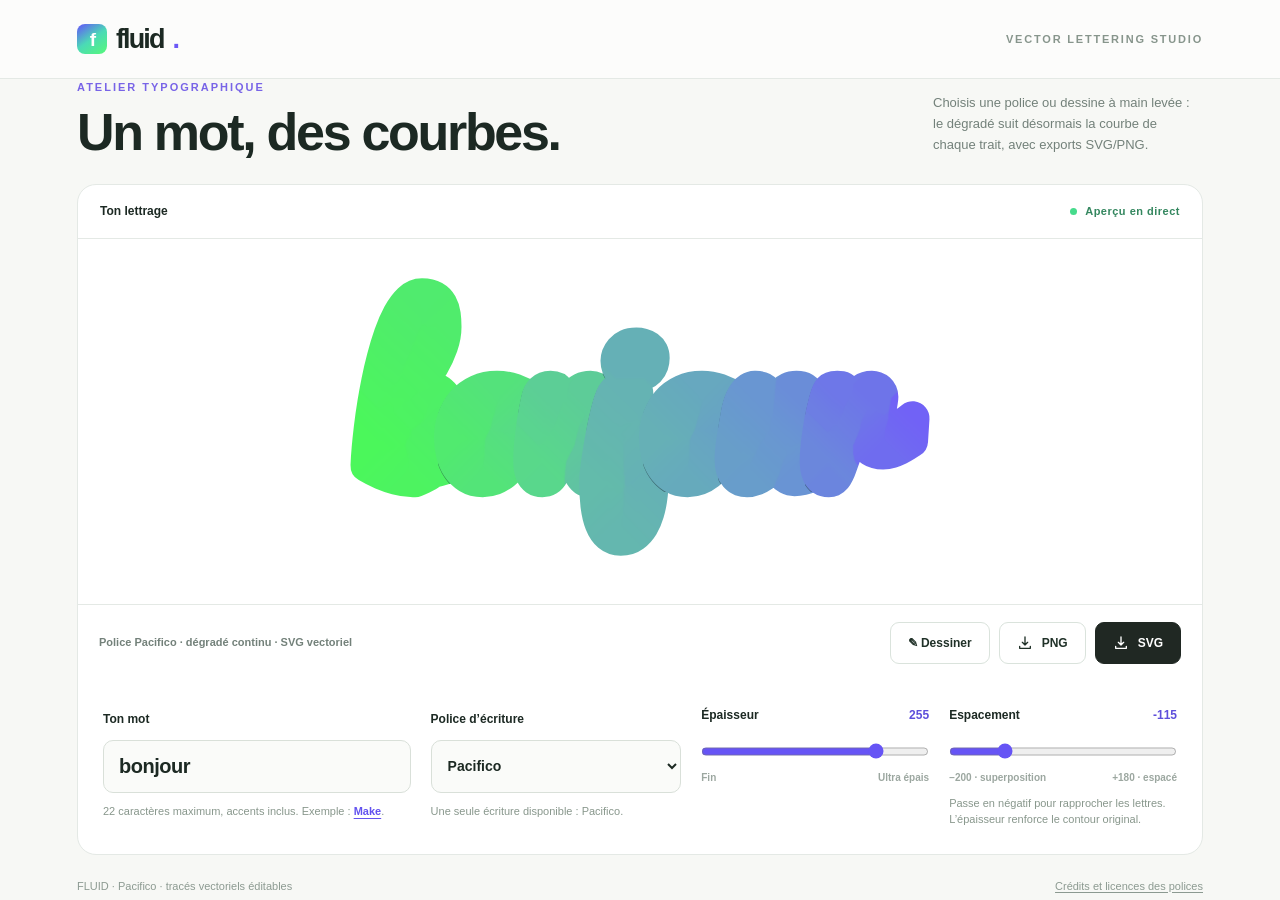
==== fluid-lettering.html @ 2c0821e5 "feat: conserver Fluid Lettering comme atelier indépendant" ====
<!doctype html>
<html lang="fr">
<head>
<meta charset="UTF-8">
<meta name="viewport" content="width=device-width, initial-scale=1">
<meta name="theme-color" content="#f7f8f5">
<meta name="description" content="Fluid Lettering : atelier de lettrage Pacifico, dégradé suivant le tracé et export SVG/PNG.">
<title>Fluid — Atelier de lettering</title>
<link rel="stylesheet" href="signature-studio.css?v=1">
<style>
  :root { color-scheme:light; --ink:#1c2923;--muted:#73817a;--line:#e4e9e5;--paper:#f7f8f5;--purple:#6150f7; }
  * {box-sizing:border-box}
  html {font:16px/1.5 Inter,ui-sans-serif,-apple-system,BlinkMacSystemFont,"Segoe UI",sans-serif;background:var(--paper);color:var(--ink)}
  body {margin:0;min-width:320px}
  button,input {font:inherit}
  button {cursor:pointer}
  button:focus-visible,input:focus-visible,select:focus-visible {outline:3px solid #8a7df6;outline-offset:3px}
  .wrap {max-width:1180px;margin:0 auto;padding:0 27px}
  header {border-bottom:1px solid var(--line);background:#ffffffa8}
  .head {min-height:78px;display:flex;align-items:center;justify-content:space-between;gap:18px}
  .brand {font-weight:850;font-size:27px;letter-spacing:-1.9px;text-decoration:none;color:var(--ink);display:flex;align-items:center;gap:9px}
  .brand-mark {display:grid;place-items:center;width:30px;height:30px;border-radius:8px;font-size:19px;line-height:1;color:#fff;background:linear-gradient(145deg,#6452fa,#4bdab6,#57f979);font-weight:850}
  .head-note {font-size:11px;letter-spacing:1.8px;color:#87958c;font-weight:750;text-transform:uppercase}
  main {padding-top:45px;padding-bottom:50px}
  .heading {display:flex;align-items:end;justify-content:space-between;gap:24px;margin-bottom:24px}
  .eyebrow {color:#7864e7;text-transform:uppercase;font-size:11px;letter-spacing:2px;font-weight:820}
  h1 {font-size:clamp(30px,4.5vw,52px);line-height:1.06;letter-spacing:-2.3px;margin:9px 0 0;font-weight:850}
  .subtitle {max-width:270px;font-size:13px;line-height:1.6;color:var(--muted);margin:0 0 4px}
  .card {border-radius:19px;background:#fff;border:1px solid var(--line);overflow:hidden}
  .canvas-top {height:54px;padding:0 22px;border-bottom:1px solid var(--line);display:flex;justify-content:space-between;gap:15px;align-items:center}
  .label-title {font-size:12px;font-weight:850}
  .live {font-size:11px;font-weight:780;color:#34875f;letter-spacing:.5px;display:flex;align-items:center;gap:8px}
  .live::before {content:'';background:#46db8c;width:7px;height:7px;border-radius:50%}
  .stage {height:365px;display:flex;align-items:center;justify-content:flex-start;padding:28px 32px 36px;overflow-x:auto;overflow-y:hidden;scrollbar-width:thin;scrollbar-color:#b8b3de #fafafa;overscroll-behavior-x:contain;background:#fff}
  #preview {flex:0 0 auto;margin-inline:auto;width:max-content;line-height:0}
  #preview svg {display:block;max-width:none;max-height:none;overflow:visible}
  .empty {color:#9ca9a0;font-size:16px;line-height:1.4}
  .text-link {border:0;background:transparent;color:#6252ef;padding:0;font:inherit;font-weight:850;text-decoration:underline;text-underline-offset:3px}
  .stage-bottom {border-top:1px solid var(--line);padding:17px 21px;display:flex;align-items:center;justify-content:space-between;gap:12px;flex-wrap:wrap}
  .hint {font-size:11px;color:var(--muted);font-weight:650}
  .actions {display:flex;gap:9px}
  .btn {border:1px solid #dae3dc;background:#fff;color:#203128;border-radius:9px;font-size:12px;font-weight:850;padding:11px 17px;display:inline-flex;align-items:center;gap:9px;min-height:41px}
  .btn.primary {border-color:#202823;background:#202823;color:#fff}
  .btn:hover {background:#f6f8f5}
  .btn.primary:hover {background:#3e4942}
  .btn:disabled {opacity:.45;cursor:not-allowed}
  .btn svg {width:16px;height:16px;stroke:currentColor;fill:none;stroke-width:2;stroke-linecap:round;stroke-linejoin:round}
  .editor {padding:25px 25px 26px;display:grid;grid-template-columns:minmax(185px,1.35fr) minmax(175px,1.1fr) minmax(145px,1fr) minmax(145px,1fr);gap:20px;align-items:start}
  .control {min-width:0}
  .control label,.control-head label {font-size:12px;font-weight:820}
  .control-head {display:flex;justify-content:space-between;gap:12px;align-items:baseline;margin-bottom:14px}
  output {font-size:12px;font-variant-numeric:tabular-nums;color:#5e4fdb;font-weight:850}
  input[type=text] {margin-top:10px;min-width:0;width:100%;border:1.5px solid #d9e0d9;border-radius:10px;height:53px;padding:0 15px;background:#fafbf9;font-size:20px;font-weight:720;letter-spacing:-.5px;color:var(--ink)}
  input[type=text]:focus {border-color:#7c6af4;background:#fff}
  select {margin-top:10px;min-width:0;width:100%;border:1.5px solid #d9e0d9;border-radius:10px;height:53px;padding:0 12px;background:#fafbf9;color:var(--ink);font-size:14px;font-weight:740;cursor:pointer}
  select:focus {border-color:#7c6af4;background:#fff}
  input[type=range] {width:100%;accent-color:#6654f5;cursor:pointer;margin:2px 0 7px;height:23px;touch-action:pan-y}
  .range-ends {display:flex;justify-content:space-between;color:#9ca7a0;font-size:10px;font-weight:680;font-variant-numeric:tabular-nums}
  .note {font-size:11px;color:#88978c;margin:10px 0 0}
  .note strong {color:#4d5d53}
  .error {color:#c03838;font-size:12px;font-weight:700;min-height:18px;margin:0}
  .bottom-note {display:flex;align-items:center;justify-content:space-between;gap:14px;margin-top:23px;color:#8c9a91;font-size:11px;flex-wrap:wrap}
  .bottom-note a {color:inherit;text-decoration:underline;text-underline-offset:2px}
  .toast {position:fixed;left:50%;bottom:24px;transform:translate(-50%,12px);opacity:0;pointer-events:none;background:#213029;color:#fff;padding:12px 17px;border-radius:10px;font-size:12px;font-weight:750;transition:.17s;z-index:3;white-space:nowrap}
  .toast.show {transform:translate(-50%,0);opacity:1}
  @media(max-width:820px){.editor{grid-template-columns:1fr 1fr}.control.word{grid-column:1/-1}.heading{align-items:start;flex-direction:column;gap:10px}.subtitle{max-width:570px}.stage{height:320px}}
  @media(max-width:520px){.wrap{padding:0 16px}.head{min-height:64px}.brand{font-size:25px}.head-note{font-size:9px;letter-spacing:1px}main{padding-top:29px;padding-bottom:26px}h1{letter-spacing:-1.4px}.stage{height:235px;padding:14px 16px 20px}.editor{grid-template-columns:1fr;gap:21px;padding:21px 18px}.control.word{grid-column:auto}.canvas-top{padding:0 16px}.stage-bottom{padding:15px;gap:15px}.actions{width:100%}.btn{flex:1;justify-content:center}.hint{font-size:10px}.bottom-note{margin-top:17px}}
</style>
</head>
<body>
<header><div class="wrap head"><div class="brand"><span class="brand-mark">f</span>fluid<span style="color:#6c58f6">.</span></div><span class="head-note">Vector lettering studio</span></div></header>
<main class="wrap">
  <div class="heading"><div><div class="eyebrow">Atelier typographique</div><h1>Un mot, des courbes.</h1></div><p class="subtitle">Choisis une police ou dessine à main levée : le dégradé suit désormais la courbe de chaque trait, avec exports SVG/PNG.</p></div>
  <section class="card" aria-label="Éditeur de lettering">
    <div class="canvas-top"><span class="label-title">Ton lettrage</span><span id="liveStatus" class="live" aria-live="polite">Aperçu en direct</span></div>
    <div class="stage" id="stage"><div id="preview" role="img" aria-label="Lettrage vectoriel"><span class="empty">Chargement du tracé…</span></div></div>
    <div class="stage-bottom"><span class="hint"><span id="fontHint">Police Pacifico · dégradé suivant les courbes · SVG vectoriel</span></span><div class="actions">
      <button id="openDrawing" class="btn" type="button" aria-haspopup="dialog" aria-controls="drawingDialog">✎ Dessiner</button>
      <button id="downloadPNG" class="btn" type="button"><svg viewBox="0 0 24 24" aria-hidden="true"><path d="M12 3v12m-4-4 4 4 4-4M4 17v3h16v-3"/></svg>PNG</button>
      <button id="downloadSVG" class="btn primary" type="button"><svg viewBox="0 0 24 24" aria-hidden="true"><path d="M12 3v12m-4-4 4 4 4-4M4 17v3h16v-3"/></svg>SVG</button>
    </div></div>
    <div class="editor">
      <div class="control word"><label for="word">Ton mot</label><input id="word" type="text" maxlength="22" autocomplete="off" spellcheck="false" value="bonjour" placeholder="Écris ici…"><p class="note">22 caractères maximum, accents inclus. Exemple : <button id="exampleMake" class="text-link" type="button">Make</button>.</p></div>
      <div class="control"><label for="font">Police d’écriture</label><select id="font" aria-label="Police d’écriture">
          <option value="pacifico" selected>Pacifico</option>
        </select><p class="note">Une seule écriture disponible : Pacifico.</p></div>
      <div class="control"><div class="control-head"><label for="thickness">Épaisseur</label><output id="thicknessValue" for="thickness">255</output></div><input id="thickness" type="range" min="12" max="320" step="1" value="255"><div class="range-ends"><span>Fin</span><span>Ultra épais</span></div></div>
      <div class="control"><div class="control-head"><label for="spacing">Espacement</label><output id="spacingValue" for="spacing">-115</output></div><input id="spacing" type="range" min="-200" max="180" step="1" value="-115"><div class="range-ends"><span>−200 · superposition</span><span>+180 · espacé</span></div><p class="note">Passe en négatif pour rapprocher les lettres. L’épaisseur renforce le contour original.</p></div>
    </div>
  </section>
  <footer class="bottom-note"><span>FLUID · Pacifico · tracés vectoriels éditables</span><span><a href="FONT-LICENSES.md" target="_blank" rel="noopener">Crédits et licences des polices</a></span></footer>
</main>

<dialog id="drawingDialog" class="draw-dialog" aria-labelledby="drawingTitle" aria-describedby="drawingDescription">
  <div class="draw-shell">
    <div class="draw-header">
      <div>
        <span class="draw-kicker">Atelier de dessin vectoriel</span>
        <h2 id="drawingTitle">Écris à main levée.</h2>
        <p id="drawingDescription" class="draw-description">Dessine avec la souris, le doigt ou un stylet. Une ombre légère souligne les croisements, sans interrompre le dégradé.</p>
      </div>
      <button id="drawingClose" class="draw-cross" type="button" aria-label="Fermer la fenêtre de dessin">×</button>
    </div>
    <div class="draw-paper">
      <svg id="drawingPad" xmlns="http://www.w3.org/2000/svg" viewBox="0 0 800 350" preserveAspectRatio="none" role="application" aria-label="Zone de dessin à main levée">
        <defs>
          <linearGradient id="drawingGradient" gradientUnits="userSpaceOnUse" x1="0" y1="0" x2="800" y2="0">
            <stop offset="0%" stop-color="#4bf75b"/>
            <stop offset="25%" stop-color="#59d78c"/>
            <stop offset="50%" stop-color="#65b4b2"/>
            <stop offset="75%" stop-color="#6995d3"/>
            <stop offset="100%" stop-color="#7162f6"/>
          </linearGradient>
          <mask id="drawingInkMask" maskUnits="userSpaceOnUse" maskContentUnits="userSpaceOnUse" x="0" y="0" width="800" height="350">
            <g id="drawingMaskPaths"></g>
          </mask>
        </defs>
        <rect id="drawingInkFill" width="800" height="350" fill="url(#drawingGradient)" mask="url(#drawingInkMask)" pointer-events="none"/>
        <g id="drawingFlowPaths" pointer-events="none"></g>
        <rect width="100%" height="100%" fill="transparent" pointer-events="all"/>
      </svg>
      <span id="drawingEmpty" class="draw-empty">Trace ton premier trait ici ✍</span>
    </div>
    <div class="draw-controls">
      <div class="draw-control">
        <div class="draw-control-header"><label for="drawingSmooth">Lisser</label><output id="drawingSmoothValue" for="drawingSmooth">120 %</output></div>
        <input id="drawingSmooth" type="range" min="0" max="400" step="1" value="120">
        <div class="draw-ends"><span>Brut · 0 %</span><span>Ultra-lisse · 400 %</span></div>
      </div>
      <div class="draw-control">
        <div class="draw-control-header"><label for="drawingWidth">Épaisseur du trait</label><output id="drawingWidthValue" for="drawingWidth">18 px</output></div>
        <input id="drawingWidth" type="range" min="1" max="90" step="1" value="18">
        <div class="draw-ends"><span>1 px · fin</span><span>90 px · épais</span></div>
      </div>
    </div>
    <p class="draw-tip">Pousse « Lisser » jusqu’à 400 % pour obtenir des courbes extrêmement fluides. Un lissage extrême peut arrondir les petites boucles. Les chemins centraux SVG restent modifiables et les superpositions sont fusionnées visuellement.</p>
    <div class="draw-footer">
      <div class="draw-button-group">
        <button id="drawingUndo" type="button" class="btn" disabled>↶ Annuler le trait</button>
        <button id="drawingErase" type="button" class="btn" disabled>Tout effacer</button>
      </div>
      <div class="draw-button-group">
        <button id="drawingSave" type="button" class="btn" disabled>Exporter SVG</button>
        <button id="drawingApply" type="button" class="btn primary" disabled>Utiliser ce dessin</button>
      </div>
    </div>
  </div>
</dialog>
<div id="toast" class="toast" role="status" aria-live="polite"></div>
<script>
'use strict';
const $=id=>document.getElementById(id);
const palettes={jello:['#4bf75b','#59d78c','#65b4b2','#6995d3','#7162f6']};
const state={word:'bonjour',font:'pacifico',freehand:null,thickness:255,fusion:-115,slant:0,palette:'jello',transparent:true,seed:11};
let currentSvg='',svgDimensions={width:1000,height:600},lastGeneratedWord='bonjour',pendingFrame=0,toastTimer=0,renderRevision=0;
function escapeXML(s){return String(s).replace(/[<>&"']/g,c=>({'<':'&lt;','>':'&gt;','&':'&amp;','"':'&quot;',"'":'&apos;'}[c]));}
/* Font outline packs are loaded on first selection and cached. */

const VALID_FONTS=new Set(['pacifico']);
const fontCache=new Map();
function getFontData(fontId){
 if(!VALID_FONTS.has(fontId))return Promise.reject(new Error('Police inconnue'));
 if(!fontCache.has(fontId)){
  const loading=(async()=>{
   const response=await fetch('./font-packs/'+encodeURIComponent(fontId)+'.json?v=1');
   if(!response.ok)throw new Error('Chargement échoué : HTTP '+response.status);
   const pack=await response.json();
   if(!pack||typeof pack.z!=='string')throw new Error('Données de police incorrectes');
   if(typeof DecompressionStream==='undefined')throw new Error('Navigateur incompatible avec le format de police');
   const bytes=Uint8Array.from(atob(pack.z),c=>c.charCodeAt(0));
   const stream=new Blob([bytes]).stream().pipeThrough(new DecompressionStream('deflate'));
   const data=await new Response(stream).json();
   if(!data.u||!data.g)throw new Error('Tracés invalides');
   return {unitsPerEm:data.u,glyphs:data.g,kerning:data.k||{},ligatures:data.l||{}};
  })().catch(e=>{fontCache.delete(fontId);throw e;});
  fontCache.set(fontId,loading);
 }
 return fontCache.get(fontId);
}

/* Dégradé curviligne : trajectoire approximative calculée sur l'axe médian
   de chaque glyphe (les polices livrent des contours, pas des traits de plume).
   Le masque de la lettre reste un authentique tracé SVG vectoriel. */
const FLUID_FLOW=(()=>{
 const cache=new Map();
 const dx=[1,-1,0,0,1,-1,1,-1],dy=[0,0,1,-1,1,1,-1,-1];
 const clip=(n,a,b)=>Math.min(b,Math.max(a,n));
 const f=n=>Number(n.toFixed(2));
 function centerline(g,units){
  const cacheKey=units+'|'+g.key;
  if(cache.has(cacheKey))return cache.get(cacheKey);
  const b=g.bounds,scale=Math.min(.29*2048/units,245/Math.max(b.width,b.height,1));
  const pad=Math.ceil(245*units/2048*scale)+6;
  const w=Math.max(8,Math.ceil(b.width*scale)+2*pad);
  const h=Math.max(8,Math.ceil(b.height*scale)+2*pad);
  const canvas=document.createElement('canvas');canvas.width=w;canvas.height=h;
  const ctx=canvas.getContext('2d',{willReadFrequently:true});
  if(!ctx||typeof Path2D==='undefined')throw Error('Impossible de suivre le tracé');
  ctx.setTransform(scale,0,0,-scale,pad-b.x*scale,pad+(b.y+b.height)*scale);
  ctx.fillStyle='#fff';ctx.fill(new Path2D(g.d));
  const rgba=ctx.getImageData(0,0,w,h).data;
  const ink=new Uint8Array(w*h),original=[];
  for(let y=1;y<h-1;y++)for(let x=1;x<w-1;x++){
   const i=y*w+x; if(rgba[4*i+3]>110){ink[i]=1;original.push(i);}
  }
  // Amincissement de Zhang–Suen : le trait devient une ligne centrale.
  for(let iteration=0;iteration<85;iteration++){
   let changed=0;
   for(let phase=0;phase<2;phase++){
    const remove=[];
    for(const i of original){
     if(!ink[i])continue;
     const n=[ink[i-w],ink[i-w+1],ink[i+1],ink[i+w+1],
              ink[i+w],ink[i+w-1],ink[i-1],ink[i-w-1]];
     const count=n[0]+n[1]+n[2]+n[3]+n[4]+n[5]+n[6]+n[7];
     if(count<2||count>6)continue;
     let turns=0;for(let k=0;k<8;k++)if(!n[k]&&n[(k+1)%8])turns++;
     if(turns!==1)continue;
     if(phase===0?(n[0]&&n[2]&&n[4])||(n[2]&&n[4]&&n[6])
                 :(n[0]&&n[2]&&n[6])||(n[0]&&n[4]&&n[6]))continue;
     remove.push(i);
    }
    for(const i of remove)ink[i]=0;
    changed+=remove.length;
   }
   if(!changed)break;
  }
  const skeleton=original.filter(i=>ink[i]);
  const seen=new Uint8Array(w*h),queue=new Int32Array(w*h);
  const groups=[];
  // Décompose les points, boucles et lettres non attachées.
  for(const first of skeleton){
   if(seen[first])continue;
   seen[first]=1;queue[0]=first;let head=0,tail=1;
   const items=[];let start=first,minX=w,minY=h;
   while(head<tail){
    const i=queue[head++],y=(i/w)|0,x=i-y*w;
    items.push(i);
    if(x<minX||(x===minX&&y<minY)){minX=x;minY=y;start=i;}
    for(let d=0;d<8;d++){
     const xx=x+dx[d],yy=y+dy[d];if(xx<1||yy<1||xx>=w-1||yy>=h-1)continue;
     const j=yy*w+xx;if(ink[j]&&!seen[j]){seen[j]=1;queue[tail++]=j;}
    }
   }
   groups.push({items,start,minX});
  }
  groups.sort((a,b)=>a.minX-b.minX);
  const progress=new Float32Array(w*h),dist=new Int32Array(w*h);
  let length=0;
  for(const group of groups){
   for(const i of group.items)dist[i]=-1;
   queue[0]=group.start;let head=0,tail=1,max=0;dist[group.start]=0;
   while(head<tail){
    const i=queue[head++],y=(i/w)|0,x=i-y*w;
    max=Math.max(max,dist[i]);
    for(let d=0;d<8;d++){
     const xx=x+dx[d],yy=y+dy[d];if(xx<1||yy<1||xx>=w-1||yy>=h-1)continue;
     const j=yy*w+xx;if(ink[j]&&dist[j]<0){dist[j]=dist[i]+1;queue[tail++]=j;}
    }
   }
   for(const i of group.items)progress[i]=length+Math.max(0,dist[i]);
   length+=Math.max(max,2)+5;
  }
  // La même couleur est propagée perpendiculairement au trait.
  const marked=new Uint8Array(w*h);let head=0,tail=0;
  for(const i of skeleton){marked[i]=1;queue[tail++]=i;}
  while(head<tail){
   const i=queue[head++],y=(i/w)|0,x=i-y*w;
   for(let d=0;d<8;d++){
    const xx=x+dx[d],yy=y+dy[d];if(xx<0||yy<0||xx>=w||yy>=h)continue;
    const j=yy*w+xx;if(!marked[j]){
     marked[j]=1;progress[j]=progress[i];queue[tail++]=j;
    }
   }
  }
  if(!skeleton.length){
   length=w;for(let y=0;y<h;y++)for(let x=0;x<w;x++)progress[y*w+x]=x;
  }
  // Lisse les jonctions et les embranchements.
  for(let pass=0;pass<4;pass++){
   const next=new Float32Array(w*h);
   for(let y=0;y<h;y++)for(let x=0;x<w;x++){
    const i=y*w+x;let sum=progress[i]*4,n=4;
    if(x>0){sum+=progress[i-1];n++;}
    if(x<w-1){sum+=progress[i+1];n++;}
    if(y>0){sum+=progress[i-w];n++;}
    if(y<h-1){sum+=progress[i+w];n++;}
    next[i]=sum/n;
   }
   progress.set(next);
  }
  const result={w,h,pad,scale,progress,length:Math.max(1,length)};
  cache.set(cacheKey,result);
  return result;
 }
 function render(glyphs,colors,thickening,box,units){
  const flows=glyphs.map(g=>centerline(g,units));
  const full=flows.reduce((sum,g)=>sum+g.length,0);
  const rgb=colors.map(h=>[1,3,5].map(i=>parseInt(h.slice(i,i+2),16)));
  const lut=new Uint8Array(4096*3);
  for(let i=0;i<4096;i++){
   const q=i/4095*(rgb.length-1),j=Math.min(rgb.length-2,Math.floor(q)),t=q-j;
   for(let k=0;k<3;k++)lut[i*3+k]=Math.round(rgb[j][k]*(1-t)+rgb[j+1][k]*t);
  }
  let traveled=0;const defs=[],layers=[];
  // SourceAlpha only: a narrow, translucent shadow falls on earlier strokes
  // beneath the next letter; no shadow around the outside of the word.
  const offset=Math.max(1.2,thickening*.027);
  const blur=Math.max(1,thickening*.019);
  defs.push('<filter id="fluid-cross-shadow" x="-12%" y="-12%" width="124%" height="124%" color-interpolation-filters="sRGB"><feGaussianBlur in="SourceAlpha" stdDeviation="'+f(blur)+'" result="soft"/><feOffset in="soft" dx="'+f(offset*.4)+'" dy="'+f(offset)+'" result="shift"/><feFlood flood-color="#182c37" flood-opacity="0.50" result="shade"/><feComposite in="shade" in2="shift" operator="in"/></filter>');
  for(let n=0;n<glyphs.length;n++){
   const g=glyphs[n],flow=flows[n],data=new Uint8ClampedArray(flow.w*flow.h*4);
   for(let i=0;i<flow.progress.length;i++){
    const p=Math.round(clip((traveled+flow.progress[i])/Math.max(1,full),0,1)*4095)*3;
    data[i*4]=lut[p];data[i*4+1]=lut[p+1];data[i*4+2]=lut[p+2];data[i*4+3]=255;
   }
   const canvas=document.createElement('canvas');
   canvas.width=flow.w;canvas.height=flow.h;
   canvas.getContext('2d').putImageData(new ImageData(data,flow.w,flow.h),0,0);
   const mid='fluid-follow-mask-'+n;
   const shapeId='fluid-cross-shape-'+n;
   const bounds='x="'+f(box.left)+'" y="'+f(box.top)+'" width="'+f(box.width)+'" height="'+f(box.height)+'"';
   // Reuse vector silhouettes so the prior-ink mask stays small and precise.
   defs.push('<g id="'+shapeId+'" transform="scale(1,-1)"><g transform="translate('+f(g.x)+' 0)"><path d="'+g.d+'" fill="white" stroke="white" stroke-width="'+f(thickening)+'" stroke-linecap="round" stroke-linejoin="round" paint-order="stroke fill" fill-rule="nonzero"/></g></g>');
   defs.push('<mask id="'+mid+'" maskUnits="userSpaceOnUse" maskContentUnits="userSpaceOnUse" '+bounds+'><use href="#'+shapeId+'"/></mask>');
   if(n>0){
    const underneath='fluid-previous-ink-'+n;
    const uses=Array.from({length:n},(_,j)=>'<use href="#fluid-cross-shape-'+j+'"/>').join('');
    defs.push('<mask id="'+underneath+'" maskUnits="userSpaceOnUse" maskContentUnits="userSpaceOnUse" '+bounds+'>'+uses+'</mask>');
    // Draw only the shadow landing on already painted glyphs.
    layers.push('<g mask="url(#'+underneath+')"><use href="#'+shapeId+'" filter="url(#fluid-cross-shadow)"/></g>');
   }
   const x=g.x+g.bounds.x-flow.pad/flow.scale;
   const y=-(g.bounds.y+g.bounds.height)-flow.pad/flow.scale;
   layers.push('<image x="'+f(x)+'" y="'+f(y)+'" width="'+f(flow.w/flow.scale)+'" height="'+f(flow.h/flow.scale)+'" preserveAspectRatio="none" href="'+canvas.toDataURL('image/png')+'" mask="url(#'+mid+')"/>');
   traveled+=flow.length;
  }
  return {defs:defs.join(''),layers:layers.join('')};
 }
 return {render};
})();

function getHandwrittenSVG(font){
  const fontName=$('font').selectedOptions[0].textContent;
  const unitScale=font.unitsPerEm/2048;
  const word=state.word.trim().slice(0,22);
  if(!word)return '';
  const fmt=n=>Number(n).toFixed(2);

  const source=Array.from(word.normalize('NFC'));
  const glyphs=[];
  let cursor=0,previous='';
  for(let i=0;i<source.length;){
    let glyph=null,token=source[i],count=1;
    for(let n=Math.min(4,source.length-i);n>=2;n--){
      const key=source.slice(i,i+n).join('');
      if(font.ligatures[key]){glyph=font.ligatures[key];token=key;count=n;break;}
    }
    if(!glyph)glyph=font.glyphs[token]||font.glyphs['?'];
    if(!glyph){cursor+=font.unitsPerEm*.4;previous='';i++;continue;}
    const w=Array.isArray(glyph)?glyph[0]:glyph.w;
    const d=Array.isArray(glyph)?glyph[1]:glyph.d;
    if(previous&&font.kerning[previous+token])cursor+=font.kerning[previous+token];
    if(d)glyphs.push({d:d,x:cursor,key:state.font+':'+token});
    cursor+=w+state.fusion*unitScale;
    previous=token;
    i+=count;
  }
  if(!glyphs.length)return '';
  const NS='http://www.w3.org/2000/svg';
  const measure=document.createElementNS(NS,'svg');
  measure.style.cssText='position:absolute;left:-99999px;top:-99999px;width:1px;height:1px;opacity:0;pointer-events:none';
  document.body.appendChild(measure);
  let minX=Infinity,maxX=-Infinity,minY=Infinity,maxY=-Infinity;
  try{
    for(const glyph of glyphs){
      const path=document.createElementNS(NS,'path');
      path.setAttribute('d',glyph.d);
      measure.appendChild(path);
      const bounds=path.getBBox();
      glyph.bounds={x:bounds.x,y:bounds.y,width:bounds.width,height:bounds.height};
      minX=Math.min(minX,bounds.x+glyph.x);
      maxX=Math.max(maxX,bounds.x+bounds.width+glyph.x);
      minY=Math.min(minY,bounds.y);
      maxY=Math.max(maxY,bounds.y+bounds.height);
    }
  }finally{measure.remove();}
  if(!Number.isFinite(minX)||!Number.isFinite(maxX))return '';
  const thickening=Math.max(0,(state.thickness-12)*1.45)*unitScale;
  const padding=Math.max(65*unitScale,thickening/2+65*unitScale);
  const left=minX-padding,top=-maxY-padding;
  const width=Math.max(180*unitScale,maxX-minX+2*padding),height=Math.max(200*unitScale,maxY-minY+2*padding);
  svgDimensions={width:Math.ceil(width),height:Math.ceil(height)};
  const colors=palettes[state.palette];
  const span=Math.max(1,maxX-minX);
  const stops=colors.map((color,i)=>`<stop offset="${fmt(100*i/(colors.length-1))}%" stop-color="${color}"/>`).join('');
  // Le dégradé suit désormais la distance parcourue le long de la
  // ligne centrale de chaque caractère, pas la coordonnée X du mot.
  try{
    const ink=FLUID_FLOW.render(glyphs,colors,thickening,{left,top,width,height},font.unitsPerEm);
    return '<svg xmlns="'+NS+'" width="'+Math.ceil(width)+'" height="'+Math.ceil(height)+'" viewBox="'+fmt(left)+' '+fmt(top)+' '+fmt(width)+' '+fmt(height)+'" role="img" aria-label="'+escapeXML(word)+' en '+escapeXML(fontName)+'"><title>'+escapeXML(word)+' — '+escapeXML(fontName)+'</title><desc>Dégradé de couleur suivant le parcours incurvé de chaque trait.</desc><defs>'+ink.defs+'</defs>'+ink.layers+'</svg>';
  }catch(error){
    console.warn('Mode courbe indisponible : retour au dégradé linéaire',error);
    const ink=glyphs.map(g=>'<g transform="translate('+fmt(g.x)+' 0)"><path d="'+g.d+'" fill="white" stroke="white" stroke-width="'+fmt(thickening)+'" stroke-linecap="round" stroke-linejoin="round" paint-order="stroke fill"/></g>').join('');
    return '<svg xmlns="'+NS+'" width="'+Math.ceil(width)+'" height="'+Math.ceil(height)+'" viewBox="'+fmt(left)+' '+fmt(top)+' '+fmt(width)+' '+fmt(height)+'"><defs><linearGradient id="fluid-fallback" gradientUnits="userSpaceOnUse" x1="'+fmt(minX)+'" x2="'+fmt(maxX)+'">'+stops+'</linearGradient><mask id="fluid-ink"><g transform="scale(1,-1)">'+ink+'</g></mask></defs><rect x="'+fmt(left)+'" y="'+fmt(top)+'" width="'+fmt(width)+'" height="'+fmt(height)+'" fill="url(#fluid-fallback)" mask="url(#fluid-ink)"/></svg>';
  }
}

function maintainLetterProportions(){
 const svg=$('preview').querySelector('svg');if(!svg)return;
 const vb=svg.viewBox.baseVal;if(!vb||!vb.width||!vb.height)return;
 const targetHeight=matchMedia('(max-width:520px)').matches?188:290;
 const displayWidth=Math.max(1,Math.ceil(targetHeight*vb.width/vb.height));
 svg.style.height=targetHeight+'px';svg.style.width=displayWidth+'px';
 $('preview').style.width=displayWidth+'px';
}

async function render(revision){
 const word=state.word.trim(),fontId=state.font,isFreehand=Boolean(state.freehand);
 lastGeneratedWord=isFreehand?'dessin-main-levee':word;
 currentSvg='';
 $('downloadSVG').disabled=true;$('downloadPNG').disabled=true;
 $('fontHint').textContent=isFreehand?'Dessin à main levée · tracés monolignes · masque de fusion SVG':'Police '+$('font').selectedOptions[0].textContent+' · dégradé continu · SVG vectoriel';
 $('liveStatus').textContent=isFreehand?'Aperçu en direct':word?'Chargement…':'Aperçu en direct';
 $('liveStatus').style.color='#34875f';
 if(isFreehand){
   currentSvg=state.freehand.svg;
   svgDimensions={width:state.freehand.width,height:state.freehand.height};
   $('preview').innerHTML=currentSvg;
   maintainLetterProportions();
   $('downloadSVG').disabled=false;
   $('downloadPNG').disabled=false;
 }else if(!word){
   $('preview').style.width='auto';
   $('preview').innerHTML='<span class="empty">Écris un mot pour commencer</span>';
 }else{
   try{
     const font=await getFontData(fontId);
     if(revision!==renderRevision)return;
     const svg=getHandwrittenSVG(font);
     if(!svg)throw new Error('Aucun tracé disponible pour ce texte.');
     currentSvg=svg;
     $('preview').innerHTML=svg;
     maintainLetterProportions();
     $('downloadSVG').disabled=false;$('downloadPNG').disabled=false;
     $('liveStatus').textContent='Aperçu en direct';
   }catch(e){
     if(revision!==renderRevision)return;
     console.error(e);
     $('preview').style.width='auto';
     $('preview').innerHTML='<span class="empty">Police indisponible. Choisis-en une autre.</span>';
     $('liveStatus').textContent='Erreur de rendu';
     $('liveStatus').style.color='#c03838';
   }
 }
 if(revision!==renderRevision)return;
 $('preview').setAttribute('aria-label',isFreehand?'Dessin SVG à main levée':word?'Lettrage du mot '+word:'Aucun mot');
 try{
   const url=new URL(location.href);
   if(word)url.searchParams.set('mot',word);else url.searchParams.delete('mot');
   if(fontId==='pacifico')url.searchParams.delete('police');else url.searchParams.set('police',fontId);
   history.replaceState(null,'',url.toString());
 }catch(e){}
}
function requestRender(){
 ++renderRevision;
 if(pendingFrame)return;
 pendingFrame=requestAnimationFrame(()=>{pendingFrame=0;render(renderRevision);});
}
function toast(msg){const el=$('toast');el.textContent=msg;el.classList.add('show');clearTimeout(toastTimer);toastTimer=setTimeout(()=>el.classList.remove('show'),2200);}
function download(blob,name){const url=URL.createObjectURL(blob),a=document.createElement('a');a.href=url;a.download=name;document.body.appendChild(a);a.click();a.remove();setTimeout(()=>URL.revokeObjectURL(url),1000);}
function exportName(){return (lastGeneratedWord||'lettering').normalize('NFD').replace(/[\u0300-\u036f]/g,'').replace(/[^a-zA-Z0-9_-]/g,'-').replace(/-+/g,'-').toLowerCase();}
$('word').addEventListener('input',e=>{state.freehand=null;state.word=e.target.value.slice(0,22);requestRender();});
$('exampleMake').addEventListener('click',()=>{
 state.freehand=null;
 state.word='Make';$('word').value='Make';
 state.font='pacifico';$('font').value='pacifico';
 state.thickness=255;$('thickness').value='255';$('thicknessValue').textContent='255';
 state.fusion=-115;$('spacing').value='-115';$('spacingValue').textContent='-115';
 requestRender();
});
$('font').addEventListener('change',e=>{if(VALID_FONTS.has(e.target.value)){state.freehand=null;state.font=e.target.value;requestRender();}});
$('thickness').addEventListener('input',e=>{state.freehand=null;state.thickness=Number(e.target.value);$('thicknessValue').textContent=state.thickness;requestRender();});
$('spacing').addEventListener('input',e=>{state.freehand=null;state.fusion=Number(e.target.value);$('spacingValue').textContent=(state.fusion>0?'+':'')+state.fusion;requestRender();});
$('downloadSVG').addEventListener('click',()=>{if(!currentSvg)return;download(new Blob([currentSvg],{type:'image/svg+xml;charset=utf-8'}),exportName()+'-fluid.svg');toast('SVG vectoriel exporté');});
$('downloadPNG').addEventListener('click',()=>{if(!currentSvg)return;const img=new Image(),src=URL.createObjectURL(new Blob([currentSvg],{type:'image/svg+xml;charset=utf-8'}));img.onload=()=>{const factor=Math.min(3,Math.max(1,4096/svgDimensions.width));const canvas=document.createElement('canvas');canvas.width=Math.max(1,Math.round(svgDimensions.width*factor));canvas.height=Math.max(1,Math.round(svgDimensions.height*factor));canvas.getContext('2d').drawImage(img,0,0,canvas.width,canvas.height);canvas.toBlob(blob=>{if(blob)download(blob,exportName()+'-fluid.png');URL.revokeObjectURL(src);toast(blob?'PNG exporté':'Impossible de créer le PNG')},'image/png');};img.onerror=()=>{URL.revokeObjectURL(src);toast('Impossible de créer le PNG');};img.src=src;});
document.addEventListener('fluid:apply-drawing',event=>{
 const data=event.detail;
 if(!data||typeof data.svg!=='string'||!Number.isFinite(data.width)||!Number.isFinite(data.height))return;
 state.freehand={svg:data.svg,width:data.width,height:data.height};
 requestRender();
 toast('Dessin SVG ajouté à l’aperçu');
});
const wordFromUrl=new URLSearchParams(location.search).get('mot')||new URLSearchParams(location.search).get('word');
if(wordFromUrl){state.word=wordFromUrl.slice(0,22);$('word').value=state.word;}
const fontFromUrl=new URLSearchParams(location.search).get('police');
if(VALID_FONTS.has(fontFromUrl)){state.font=fontFromUrl;$('font').value=fontFromUrl;}
requestRender();window.addEventListener('resize',maintainLetterProportions);
</script>
<script src="signature-studio.js?v=3"></script>

<script>
/* Keep the embedded Fluid Lettering canvas naturally sized inside the brand guide. */
(()=>{
 if(window.parent===window)return;
 let last=0;
 const measure=()=>{
   const height=Math.ceil(document.body.getBoundingClientRect().height);
   if(height<=0||Math.abs(height-last)<3)return;
   last=height;
   window.parent.postMessage({kind:'fluid-lettering:resize',height},window.location.origin==='null'?'*':window.location.origin);
 };
 window.addEventListener('load',measure);
 window.addEventListener('resize',measure);
 if('ResizeObserver' in window)new ResizeObserver(measure).observe(document.body);
 requestAnimationFrame(measure);
})();
</script>
</body>
</html>
---- signature-studio.css ----
/* Fenêtre de dessin libre — Fluid Lettering */
.draw-dialog {
  box-sizing:border-box;
  width:min(980px,calc(100vw - 30px));
  max-width:none;
  max-height:calc(100dvh - 30px);
  padding:0;
  border:1px solid #dde5de;
  border-radius:19px;
  background:#fff;
  color:var(--ink);
  box-shadow:0 24px 90px #18281d35;
  overflow-y:auto;
}
.draw-dialog::backdrop { background:rgba(18,29,25,.57);backdrop-filter:blur(4px); }
.draw-shell { padding:25px; }
.draw-header { display:flex;align-items:flex-start;justify-content:space-between;gap:20px;margin-bottom:18px; }
.draw-kicker {display:block;color:#6654f5;font-size:11px;letter-spacing:1.7px;text-transform:uppercase;font-weight:850;}
.draw-header h2 {font-size:clamp(21px,3.6vw,29px);letter-spacing:-1px;line-height:1.15;margin:5px 0 7px;}
.draw-description {color:var(--muted);font-size:12px;line-height:1.6;margin:0;max-width:690px;}
.draw-cross { flex:0 0 auto;border:1px solid var(--line);color:var(--ink);background:#fff;border-radius:9px;width:39px;height:39px;font-size:23px;display:grid;place-items:center;line-height:1; }
.draw-cross:hover {background:#f6f8f5;}
.draw-paper { position:relative;overflow:hidden;border:1.5px solid #d9e4dd;border-radius:13px;background-color:white;background-image:linear-gradient(#edf2ee 1px, transparent 1px),linear-gradient(90deg,#edf2ee 1px, transparent 1px);background-size:26px 26px; }
#drawingPad { display:block;width:100%;height:340px;user-select:none;-webkit-user-select:none;touch-action:none;cursor:crosshair; }
.draw-empty {position:absolute;inset:0;display:flex;align-items:center;justify-content:center;text-align:center;padding:24px;pointer-events:none;color:#a2aea5;font-size:15px;font-weight:650;}
.draw-empty[hidden] {display:none;}
.draw-controls {display:grid;grid-template-columns:1fr 1fr;gap:30px;padding:22px 2px 15px;}
.draw-control {min-width:0;}
.draw-control-header {display:flex;align-items:center;justify-content:space-between;gap:12px;margin-bottom:9px;}
.draw-control label {font-size:12px;font-weight:820;}
.draw-control input[type=range] {margin:3px 0;accent-color:#6654f5;width:100%;}
.draw-ends {display:flex;justify-content:space-between;font-size:10px;color:#9ba69e;margin-top:2px;}
.draw-tip {margin:3px 0 17px;color:#819088;font-size:11px;line-height:1.5;}
.draw-footer {display:flex;justify-content:space-between;align-items:center;flex-wrap:wrap;gap:12px;border-top:1px solid var(--line);padding-top:18px;}
.draw-footer .btn {justify-content:center;}
.draw-button-group {display:flex;align-items:center;flex-wrap:wrap;gap:8px;}
@media(max-width:600px) {
  .draw-dialog { width:calc(100vw - 18px);max-height:calc(100dvh - 18px);border-radius:14px; }
  .draw-shell {padding:16px;}
  .draw-header {margin-bottom:13px;}
  .draw-header h2 {font-size:23px;}
  #drawingPad {height:265px;}
  .draw-controls {grid-template-columns:1fr;gap:16px;padding:18px 2px 12px;}
  .draw-footer {gap:15px;}
  .draw-button-group {width:100%;}
  .draw-button-group .btn {flex:1;}
}
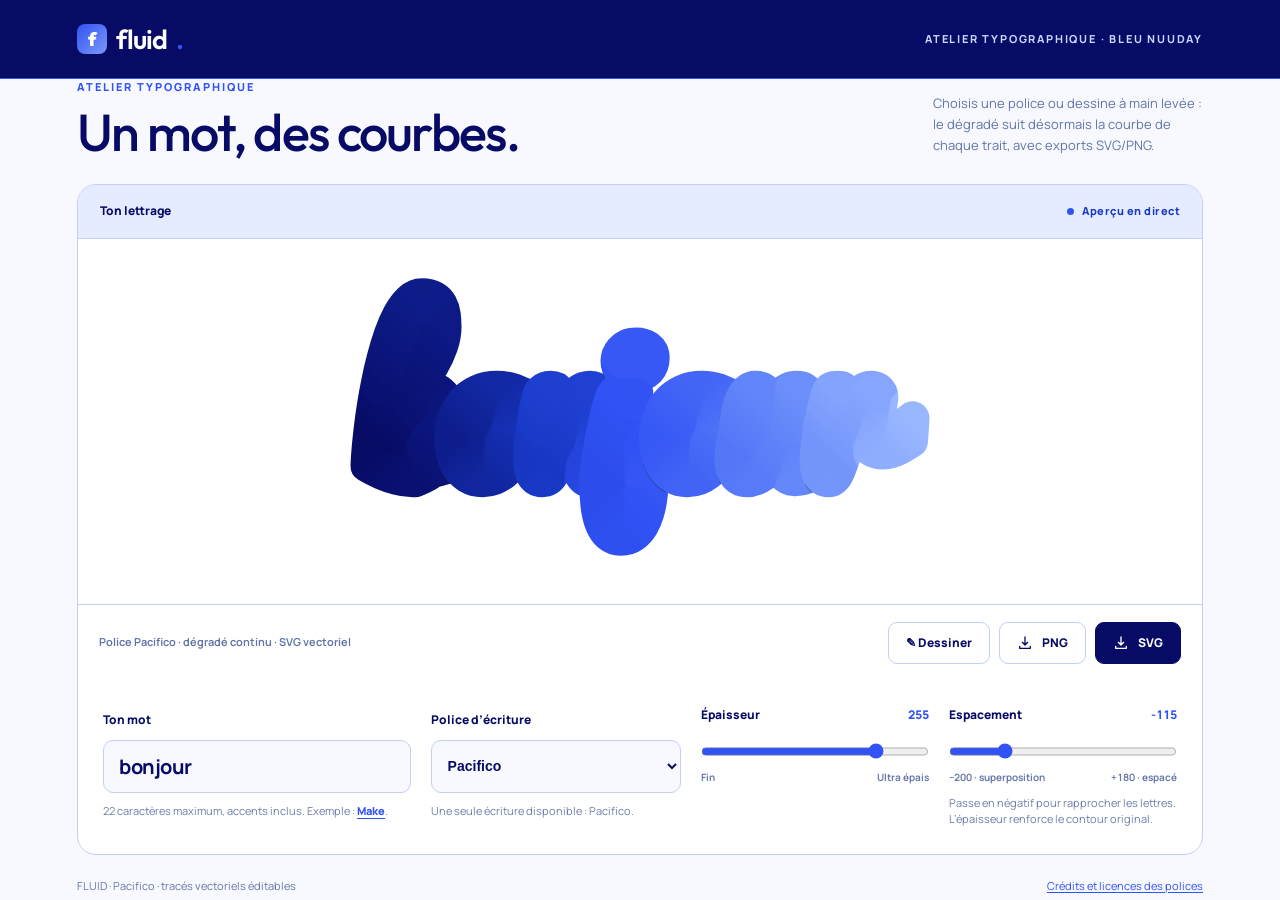
==== commit 31d47e8f: "style: apply Nuuday-inspired blues and Outfit/Manrope to Fluid Lettering" ====
--- a/fluid-lettering.html
+++ b/fluid-lettering.html
@@ -3,72 +3,97 @@
 <head>
 <meta charset="UTF-8">
 <meta name="viewport" content="width=device-width, initial-scale=1">
-<meta name="theme-color" content="#f7f8f5">
+<meta name="theme-color" content="#070B66">
 <meta name="description" content="Fluid Lettering : atelier de lettrage Pacifico, dégradé suivant le tracé et export SVG/PNG.">
 <title>Fluid — Atelier de lettering</title>
-<link rel="stylesheet" href="signature-studio.css?v=1">
+<link rel="preconnect" href="https://fonts.googleapis.com">
+<link rel="preconnect" href="https://fonts.gstatic.com" crossorigin>
+<link href="https://fonts.googleapis.com/css2?family=Manrope:wght@400;500;600;700;800&family=Outfit:wght@300;400;500;600;700;800&display=swap" rel="stylesheet">
+<link rel="stylesheet" href="signature-studio.css?v=2">
 <style>
-  :root { color-scheme:light; --ink:#1c2923;--muted:#73817a;--line:#e4e9e5;--paper:#f7f8f5;--purple:#6150f7; }
+  :root { color-scheme:light; --ink:#070B66;--muted:#6074A8;--line:#C3D0F4;--paper:#F7F9FF;--purple:#3152F4; }
   * {box-sizing:border-box}
-  html {font:16px/1.5 Inter,ui-sans-serif,-apple-system,BlinkMacSystemFont,"Segoe UI",sans-serif;background:var(--paper);color:var(--ink)}
+  html {font:16px/1.5 Manrope,ui-sans-serif,-apple-system,BlinkMacSystemFont,"Segoe UI",sans-serif;background:var(--paper);color:var(--ink)}
   body {margin:0;min-width:320px}
   button,input {font:inherit}
   button {cursor:pointer}
-  button:focus-visible,input:focus-visible,select:focus-visible {outline:3px solid #8a7df6;outline-offset:3px}
+  button:focus-visible,input:focus-visible,select:focus-visible {outline:3px solid #7697FF;outline-offset:3px}
   .wrap {max-width:1180px;margin:0 auto;padding:0 27px}
-  header {border-bottom:1px solid var(--line);background:#ffffffa8}
+  header {border-bottom:1px solid var(--line);background:#FFFFFFE8}
   .head {min-height:78px;display:flex;align-items:center;justify-content:space-between;gap:18px}
   .brand {font-weight:850;font-size:27px;letter-spacing:-1.9px;text-decoration:none;color:var(--ink);display:flex;align-items:center;gap:9px}
-  .brand-mark {display:grid;place-items:center;width:30px;height:30px;border-radius:8px;font-size:19px;line-height:1;color:#fff;background:linear-gradient(145deg,#6452fa,#4bdab6,#57f979);font-weight:850}
-  .head-note {font-size:11px;letter-spacing:1.8px;color:#87958c;font-weight:750;text-transform:uppercase}
+  .brand-mark {display:grid;place-items:center;width:30px;height:30px;border-radius:8px;font-size:19px;line-height:1;color:#fff;background:linear-gradient(145deg,#070B66,#3152F4,#94B0FF);font-weight:850}
+  .head-note {font-size:11px;letter-spacing:1.8px;color:#6577A5;font-weight:750;text-transform:uppercase}
   main {padding-top:45px;padding-bottom:50px}
   .heading {display:flex;align-items:end;justify-content:space-between;gap:24px;margin-bottom:24px}
-  .eyebrow {color:#7864e7;text-transform:uppercase;font-size:11px;letter-spacing:2px;font-weight:820}
+  .eyebrow {color:#3152F4;text-transform:uppercase;font-size:11px;letter-spacing:2px;font-weight:820}
   h1 {font-size:clamp(30px,4.5vw,52px);line-height:1.06;letter-spacing:-2.3px;margin:9px 0 0;font-weight:850}
   .subtitle {max-width:270px;font-size:13px;line-height:1.6;color:var(--muted);margin:0 0 4px}
   .card {border-radius:19px;background:#fff;border:1px solid var(--line);overflow:hidden}
   .canvas-top {height:54px;padding:0 22px;border-bottom:1px solid var(--line);display:flex;justify-content:space-between;gap:15px;align-items:center}
   .label-title {font-size:12px;font-weight:850}
-  .live {font-size:11px;font-weight:780;color:#34875f;letter-spacing:.5px;display:flex;align-items:center;gap:8px}
-  .live::before {content:'';background:#46db8c;width:7px;height:7px;border-radius:50%}
-  .stage {height:365px;display:flex;align-items:center;justify-content:flex-start;padding:28px 32px 36px;overflow-x:auto;overflow-y:hidden;scrollbar-width:thin;scrollbar-color:#b8b3de #fafafa;overscroll-behavior-x:contain;background:#fff}
+  .live {font-size:11px;font-weight:780;color:#1838C5;letter-spacing:.5px;display:flex;align-items:center;gap:8px}
+  .live::before {content:'';background:#3152F4;width:7px;height:7px;border-radius:50%}
+  .stage {height:365px;display:flex;align-items:center;justify-content:flex-start;padding:28px 32px 36px;overflow-x:auto;overflow-y:hidden;scrollbar-width:thin;scrollbar-color:#A6B8ED #fafafa;overscroll-behavior-x:contain;background:#fff}
   #preview {flex:0 0 auto;margin-inline:auto;width:max-content;line-height:0}
   #preview svg {display:block;max-width:none;max-height:none;overflow:visible}
-  .empty {color:#9ca9a0;font-size:16px;line-height:1.4}
-  .text-link {border:0;background:transparent;color:#6252ef;padding:0;font:inherit;font-weight:850;text-decoration:underline;text-underline-offset:3px}
+  .empty {color:#788AB8;font-size:16px;line-height:1.4}
+  .text-link {border:0;background:transparent;color:#3152F4;padding:0;font:inherit;font-weight:850;text-decoration:underline;text-underline-offset:3px}
   .stage-bottom {border-top:1px solid var(--line);padding:17px 21px;display:flex;align-items:center;justify-content:space-between;gap:12px;flex-wrap:wrap}
   .hint {font-size:11px;color:var(--muted);font-weight:650}
   .actions {display:flex;gap:9px}
-  .btn {border:1px solid #dae3dc;background:#fff;color:#203128;border-radius:9px;font-size:12px;font-weight:850;padding:11px 17px;display:inline-flex;align-items:center;gap:9px;min-height:41px}
-  .btn.primary {border-color:#202823;background:#202823;color:#fff}
-  .btn:hover {background:#f6f8f5}
-  .btn.primary:hover {background:#3e4942}
+  .btn {border:1px solid #C3D0F4;background:#fff;color:#070B66;border-radius:9px;font-size:12px;font-weight:850;padding:11px 17px;display:inline-flex;align-items:center;gap:9px;min-height:41px}
+  .btn.primary {border-color:#070B66;background:#070B66;color:#fff}
+  .btn:hover {background:#E6ECFF}
+  .btn.primary:hover {background:#1937B8}
   .btn:disabled {opacity:.45;cursor:not-allowed}
   .btn svg {width:16px;height:16px;stroke:currentColor;fill:none;stroke-width:2;stroke-linecap:round;stroke-linejoin:round}
   .editor {padding:25px 25px 26px;display:grid;grid-template-columns:minmax(185px,1.35fr) minmax(175px,1.1fr) minmax(145px,1fr) minmax(145px,1fr);gap:20px;align-items:start}
   .control {min-width:0}
   .control label,.control-head label {font-size:12px;font-weight:820}
   .control-head {display:flex;justify-content:space-between;gap:12px;align-items:baseline;margin-bottom:14px}
-  output {font-size:12px;font-variant-numeric:tabular-nums;color:#5e4fdb;font-weight:850}
-  input[type=text] {margin-top:10px;min-width:0;width:100%;border:1.5px solid #d9e0d9;border-radius:10px;height:53px;padding:0 15px;background:#fafbf9;font-size:20px;font-weight:720;letter-spacing:-.5px;color:var(--ink)}
-  input[type=text]:focus {border-color:#7c6af4;background:#fff}
-  select {margin-top:10px;min-width:0;width:100%;border:1.5px solid #d9e0d9;border-radius:10px;height:53px;padding:0 12px;background:#fafbf9;color:var(--ink);font-size:14px;font-weight:740;cursor:pointer}
-  select:focus {border-color:#7c6af4;background:#fff}
-  input[type=range] {width:100%;accent-color:#6654f5;cursor:pointer;margin:2px 0 7px;height:23px;touch-action:pan-y}
-  .range-ends {display:flex;justify-content:space-between;color:#9ca7a0;font-size:10px;font-weight:680;font-variant-numeric:tabular-nums}
-  .note {font-size:11px;color:#88978c;margin:10px 0 0}
-  .note strong {color:#4d5d53}
-  .error {color:#c03838;font-size:12px;font-weight:700;min-height:18px;margin:0}
-  .bottom-note {display:flex;align-items:center;justify-content:space-between;gap:14px;margin-top:23px;color:#8c9a91;font-size:11px;flex-wrap:wrap}
+  output {font-size:12px;font-variant-numeric:tabular-nums;color:#3152F4;font-weight:850}
+  input[type=text] {margin-top:10px;min-width:0;width:100%;border:1.5px solid #C3D0F4;border-radius:10px;height:53px;padding:0 15px;background:#F7F9FF;font-size:20px;font-weight:720;letter-spacing:-.5px;color:var(--ink)}
+  input[type=text]:focus {border-color:#3152F4;background:#fff}
+  select {margin-top:10px;min-width:0;width:100%;border:1.5px solid #C3D0F4;border-radius:10px;height:53px;padding:0 12px;background:#F7F9FF;color:var(--ink);font-size:14px;font-weight:740;cursor:pointer}
+  select:focus {border-color:#3152F4;background:#fff}
+  input[type=range] {width:100%;accent-color:#3152F4;cursor:pointer;margin:2px 0 7px;height:23px;touch-action:pan-y}
+  .range-ends {display:flex;justify-content:space-between;color:#6678A9;font-size:10px;font-weight:680;font-variant-numeric:tabular-nums}
+  .note {font-size:11px;color:#6F7DA7;margin:10px 0 0}
+  .note strong {color:#070B66}
+  .error {color:#BA2D58;font-size:12px;font-weight:700;min-height:18px;margin:0}
+  .bottom-note {display:flex;align-items:center;justify-content:space-between;gap:14px;margin-top:23px;color:#6678A9;font-size:11px;flex-wrap:wrap}
   .bottom-note a {color:inherit;text-decoration:underline;text-underline-offset:2px}
-  .toast {position:fixed;left:50%;bottom:24px;transform:translate(-50%,12px);opacity:0;pointer-events:none;background:#213029;color:#fff;padding:12px 17px;border-radius:10px;font-size:12px;font-weight:750;transition:.17s;z-index:3;white-space:nowrap}
+  .toast {position:fixed;left:50%;bottom:24px;transform:translate(-50%,12px);opacity:0;pointer-events:none;background:#070B66;color:#fff;padding:12px 17px;border-radius:10px;font-size:12px;font-weight:750;transition:.17s;z-index:3;white-space:nowrap}
   .toast.show {transform:translate(-50%,0);opacity:1}
   @media(max-width:820px){.editor{grid-template-columns:1fr 1fr}.control.word{grid-column:1/-1}.heading{align-items:start;flex-direction:column;gap:10px}.subtitle{max-width:570px}.stage{height:320px}}
   @media(max-width:520px){.wrap{padding:0 16px}.head{min-height:64px}.brand{font-size:25px}.head-note{font-size:9px;letter-spacing:1px}main{padding-top:29px;padding-bottom:26px}h1{letter-spacing:-1.4px}.stage{height:235px;padding:14px 16px 20px}.editor{grid-template-columns:1fr;gap:21px;padding:21px 18px}.control.word{grid-column:auto}.canvas-top{padding:0 16px}.stage-bottom{padding:15px;gap:15px}.actions{width:100%}.btn{flex:1;justify-content:center}.hint{font-size:10px}.bottom-note{margin-top:17px}}
+
+/* Adaptation bleu Nuuday 2025 : police Nuu Type non distribuée ;
+   interface en Outfit (titres) et Manrope (texte). */
+:root{--ink:#070B66;--muted:#6074A8;--line:#C3D0F4;--paper:#F7F9FF;--purple:#3152F4}
+html,body{font-family:'Manrope',Arial,sans-serif}
+header{background:#070B66;border-bottom-color:#3152F4}
+.brand{color:#FFFFFF;font-family:'Outfit',Arial,sans-serif;font-weight:600;letter-spacing:-1.1px}
+.brand-mark{background:linear-gradient(135deg,#3152F4,#7C99F7);color:#FFFFFF}
+.head-note{color:#C9D6FF}
+h1{font-family:'Outfit',Arial,sans-serif;font-weight:500;letter-spacing:-1.7px}
+.eyebrow{color:#3152F4}
+.card{border-color:#C3D0F4;background:#FFFFFF}
+.canvas-top{background:#E6ECFF}
+.stage{background:#FFFFFF}
+.btn.primary{background:#070B66;border-color:#070B66;color:#FFFFFF}
+.btn.primary:hover{background:#1937B8}
+.btn:not(.primary):hover{background:#E6ECFF}
+input[type=range]{accent-color:#3152F4}
+input[type=text],select{background:#F7F9FF;border-color:#C3D0F4;color:#070B66}
+input[type=text]:focus,select:focus{border-color:#3152F4}
+.output,output{color:#3152F4}
+.bottom-note a,.text-link{color:#3152F4}
 </style>
 </head>
 <body>
-<header><div class="wrap head"><div class="brand"><span class="brand-mark">f</span>fluid<span style="color:#6c58f6">.</span></div><span class="head-note">Vector lettering studio</span></div></header>
+<header><div class="wrap head"><div class="brand"><span class="brand-mark">f</span>fluid<span style="color:#3152F4">.</span></div><span class="head-note">Atelier typographique · bleu Nuuday</span></div></header>
 <main class="wrap">
   <div class="heading"><div><div class="eyebrow">Atelier typographique</div><h1>Un mot, des courbes.</h1></div><p class="subtitle">Choisis une police ou dessine à main levée : le dégradé suit désormais la courbe de chaque trait, avec exports SVG/PNG.</p></div>
   <section class="card" aria-label="Éditeur de lettering">
@@ -105,11 +130,11 @@
       <svg id="drawingPad" xmlns="http://www.w3.org/2000/svg" viewBox="0 0 800 350" preserveAspectRatio="none" role="application" aria-label="Zone de dessin à main levée">
         <defs>
           <linearGradient id="drawingGradient" gradientUnits="userSpaceOnUse" x1="0" y1="0" x2="800" y2="0">
-            <stop offset="0%" stop-color="#4bf75b"/>
-            <stop offset="25%" stop-color="#59d78c"/>
-            <stop offset="50%" stop-color="#65b4b2"/>
-            <stop offset="75%" stop-color="#6995d3"/>
-            <stop offset="100%" stop-color="#7162f6"/>
+            <stop offset="0%" stop-color="#070B66"/>
+            <stop offset="25%" stop-color="#1838C5"/>
+            <stop offset="50%" stop-color="#3152F4"/>
+            <stop offset="75%" stop-color="#6387FA"/>
+            <stop offset="100%" stop-color="#9AB7FF"/>
           </linearGradient>
           <mask id="drawingInkMask" maskUnits="userSpaceOnUse" maskContentUnits="userSpaceOnUse" x="0" y="0" width="800" height="350">
             <g id="drawingMaskPaths"></g>
@@ -150,7 +175,7 @@
 <script>
 'use strict';
 const $=id=>document.getElementById(id);
-const palettes={jello:['#4bf75b','#59d78c','#65b4b2','#6995d3','#7162f6']};
+const palettes={jello:['#070B66','#1838C5','#3152F4','#6387FA','#9AB7FF']};
 const state={word:'bonjour',font:'pacifico',freehand:null,thickness:255,fusion:-115,slant:0,palette:'jello',transparent:true,seed:11};
 let currentSvg='',svgDimensions={width:1000,height:600},lastGeneratedWord='bonjour',pendingFrame=0,toastTimer=0,renderRevision=0;
 function escapeXML(s){return String(s).replace(/[<>&"']/g,c=>({'<':'&lt;','>':'&gt;','&':'&amp;','"':'&quot;',"'":'&apos;'}[c]));}
@@ -422,7 +447,7 @@
  $('downloadSVG').disabled=true;$('downloadPNG').disabled=true;
  $('fontHint').textContent=isFreehand?'Dessin à main levée · tracés monolignes · masque de fusion SVG':'Police '+$('font').selectedOptions[0].textContent+' · dégradé continu · SVG vectoriel';
  $('liveStatus').textContent=isFreehand?'Aperçu en direct':word?'Chargement…':'Aperçu en direct';
- $('liveStatus').style.color='#34875f';
+ $('liveStatus').style.color='#1838C5';
  if(isFreehand){
    currentSvg=state.freehand.svg;
    svgDimensions={width:state.freehand.width,height:state.freehand.height};
@@ -450,7 +475,7 @@
      $('preview').style.width='auto';
      $('preview').innerHTML='<span class="empty">Police indisponible. Choisis-en une autre.</span>';
      $('liveStatus').textContent='Erreur de rendu';
-     $('liveStatus').style.color='#c03838';
+     $('liveStatus').style.color='#BA2D58';
    }
  }
  if(revision!==renderRevision)return;
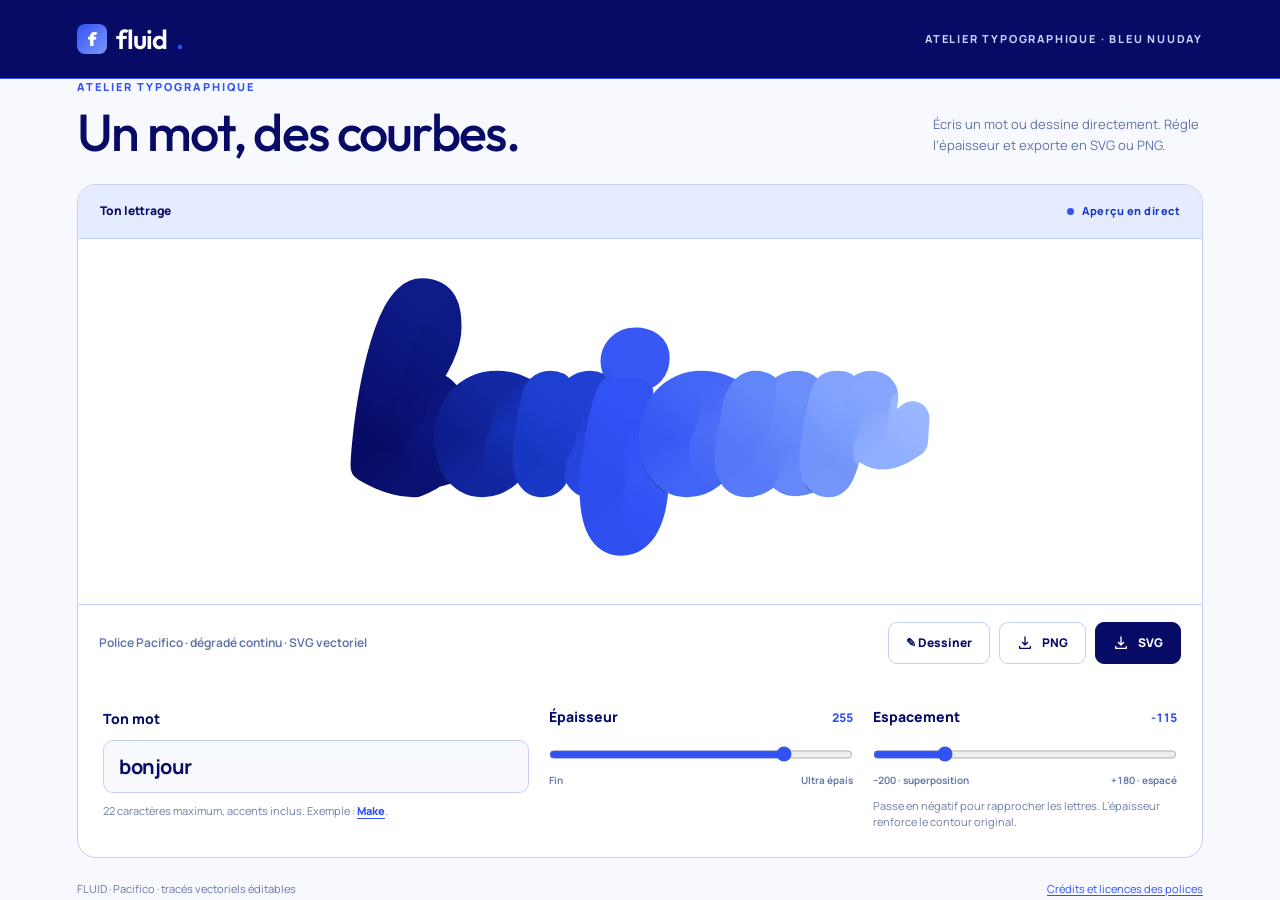
==== commit ad54d068: "ux: simplify Fluid controls and remove duplicate header when embedded" ====
--- a/fluid-lettering.html
+++ b/fluid-lettering.html
@@ -90,12 +90,29 @@
 input[type=text]:focus,select:focus{border-color:#3152F4}
 .output,output{color:#3152F4}
 .bottom-note a,.text-link{color:#3152F4}
+
+/* Interface allégée : la police unique Pacifico n'a pas besoin de sélecteur visible. */
+.font-control{display:none}
+.editor{grid-template-columns:minmax(190px,1.4fr) minmax(170px,1fr) minmax(170px,1fr)}
+.control label,.control-head label{font-size:14px}
+.stage-bottom .hint{font-size:12px}
+@media(max-width:820px){.editor{grid-template-columns:repeat(2,minmax(0,1fr))}.control.word{grid-column:1/-1}}
+@media(max-width:520px){.editor{grid-template-columns:1fr}.control.word{grid-column:auto}}
+/* Version embarquée dans la charte : pas de deuxième en-tête ni de titre dupliqué. */
+.fluid-embedded header,.fluid-embedded .heading,.fluid-embedded .bottom-note{display:none!important}
+.fluid-embedded .wrap{max-width:none;padding:0}
+.fluid-embedded main{padding:0}
+.fluid-embedded .card{border:0;border-radius:0}
+.fluid-embedded .stage{height:310px}
+.fluid-embedded .stage-bottom .hint{display:none}
+@media(max-width:520px){.fluid-embedded .stage{height:235px}}
 </style>
+<script>if(new URLSearchParams(location.search).get("embed")==="1")document.documentElement.classList.add("fluid-embedded");</script>
 </head>
 <body>
 <header><div class="wrap head"><div class="brand"><span class="brand-mark">f</span>fluid<span style="color:#3152F4">.</span></div><span class="head-note">Atelier typographique · bleu Nuuday</span></div></header>
 <main class="wrap">
-  <div class="heading"><div><div class="eyebrow">Atelier typographique</div><h1>Un mot, des courbes.</h1></div><p class="subtitle">Choisis une police ou dessine à main levée : le dégradé suit désormais la courbe de chaque trait, avec exports SVG/PNG.</p></div>
+  <div class="heading"><div><div class="eyebrow">Atelier typographique</div><h1>Un mot, des courbes.</h1></div><p class="subtitle">Écris un mot ou dessine directement. Régle l’épaisseur et exporte en SVG ou PNG.</p></div>
   <section class="card" aria-label="Éditeur de lettering">
     <div class="canvas-top"><span class="label-title">Ton lettrage</span><span id="liveStatus" class="live" aria-live="polite">Aperçu en direct</span></div>
     <div class="stage" id="stage"><div id="preview" role="img" aria-label="Lettrage vectoriel"><span class="empty">Chargement du tracé…</span></div></div>
@@ -106,7 +123,7 @@
     </div></div>
     <div class="editor">
       <div class="control word"><label for="word">Ton mot</label><input id="word" type="text" maxlength="22" autocomplete="off" spellcheck="false" value="bonjour" placeholder="Écris ici…"><p class="note">22 caractères maximum, accents inclus. Exemple : <button id="exampleMake" class="text-link" type="button">Make</button>.</p></div>
-      <div class="control"><label for="font">Police d’écriture</label><select id="font" aria-label="Police d’écriture">
+      <div class="control font-control"><label for="font">Police d’écriture</label><select id="font" aria-label="Police d’écriture">
           <option value="pacifico" selected>Pacifico</option>
         </select><p class="note">Une seule écriture disponible : Pacifico.</p></div>
       <div class="control"><div class="control-head"><label for="thickness">Épaisseur</label><output id="thicknessValue" for="thickness">255</output></div><input id="thickness" type="range" min="12" max="320" step="1" value="255"><div class="range-ends"><span>Fin</span><span>Ultra épais</span></div></div>
--- a/signature-studio.css
+++ b/signature-studio.css
@@ -5,32 +5,32 @@
   max-width:none;
   max-height:calc(100dvh - 30px);
   padding:0;
-  border:1px solid #dde5de;
+  border:1px solid #C3D0F4;
   border-radius:19px;
   background:#fff;
   color:var(--ink);
-  box-shadow:0 24px 90px #18281d35;
+  box-shadow:0 24px 90px #070B6635;
   overflow-y:auto;
 }
 .draw-dialog::backdrop { background:rgba(18,29,25,.57);backdrop-filter:blur(4px); }
 .draw-shell { padding:25px; }
 .draw-header { display:flex;align-items:flex-start;justify-content:space-between;gap:20px;margin-bottom:18px; }
-.draw-kicker {display:block;color:#6654f5;font-size:11px;letter-spacing:1.7px;text-transform:uppercase;font-weight:850;}
+.draw-kicker {display:block;color:#3152F4;font-size:11px;letter-spacing:1.7px;text-transform:uppercase;font-weight:850;}
 .draw-header h2 {font-size:clamp(21px,3.6vw,29px);letter-spacing:-1px;line-height:1.15;margin:5px 0 7px;}
 .draw-description {color:var(--muted);font-size:12px;line-height:1.6;margin:0;max-width:690px;}
 .draw-cross { flex:0 0 auto;border:1px solid var(--line);color:var(--ink);background:#fff;border-radius:9px;width:39px;height:39px;font-size:23px;display:grid;place-items:center;line-height:1; }
-.draw-cross:hover {background:#f6f8f5;}
-.draw-paper { position:relative;overflow:hidden;border:1.5px solid #d9e4dd;border-radius:13px;background-color:white;background-image:linear-gradient(#edf2ee 1px, transparent 1px),linear-gradient(90deg,#edf2ee 1px, transparent 1px);background-size:26px 26px; }
+.draw-cross:hover {background:#E6ECFF;}
+.draw-paper { position:relative;overflow:hidden;border:1.5px solid #C3D0F4;border-radius:13px;background-color:white;background-image:linear-gradient(#E6ECFF 1px, transparent 1px),linear-gradient(90deg,#E6ECFF 1px, transparent 1px);background-size:26px 26px; }
 #drawingPad { display:block;width:100%;height:340px;user-select:none;-webkit-user-select:none;touch-action:none;cursor:crosshair; }
-.draw-empty {position:absolute;inset:0;display:flex;align-items:center;justify-content:center;text-align:center;padding:24px;pointer-events:none;color:#a2aea5;font-size:15px;font-weight:650;}
+.draw-empty {position:absolute;inset:0;display:flex;align-items:center;justify-content:center;text-align:center;padding:24px;pointer-events:none;color:#7B8DBB;font-size:15px;font-weight:650;}
 .draw-empty[hidden] {display:none;}
 .draw-controls {display:grid;grid-template-columns:1fr 1fr;gap:30px;padding:22px 2px 15px;}
 .draw-control {min-width:0;}
 .draw-control-header {display:flex;align-items:center;justify-content:space-between;gap:12px;margin-bottom:9px;}
 .draw-control label {font-size:12px;font-weight:820;}
-.draw-control input[type=range] {margin:3px 0;accent-color:#6654f5;width:100%;}
-.draw-ends {display:flex;justify-content:space-between;font-size:10px;color:#9ba69e;margin-top:2px;}
-.draw-tip {margin:3px 0 17px;color:#819088;font-size:11px;line-height:1.5;}
+.draw-control input[type=range] {margin:3px 0;accent-color:#3152F4;width:100%;}
+.draw-ends {display:flex;justify-content:space-between;font-size:10px;color:#7083B3;margin-top:2px;}
+.draw-tip {margin:3px 0 17px;color:#6277A7;font-size:11px;line-height:1.5;}
 .draw-footer {display:flex;justify-content:space-between;align-items:center;flex-wrap:wrap;gap:12px;border-top:1px solid var(--line);padding-top:18px;}
 .draw-footer .btn {justify-content:center;}
 .draw-button-group {display:flex;align-items:center;flex-wrap:wrap;gap:8px;}
@@ -44,4 +44,11 @@
   .draw-footer {gap:15px;}
   .draw-button-group {width:100%;}
   .draw-button-group .btn {flex:1;}
-}+}
+/* Palette bleu Nuuday adaptée à l'atelier de dessin. */
+.draw-dialog{border-color:#C3D0F4;background:#FFFFFF;color:#070B66;font-family:'Manrope',Arial,sans-serif}
+.draw-header h2{font-family:'Outfit',Arial,sans-serif;font-weight:500;letter-spacing:-.045em}
+.draw-kicker{color:#3152F4}
+.draw-control input[type=range]{accent-color:#3152F4}
+.draw-cross{color:#070B66}
+.draw-paper{border-color:#C3D0F4}
